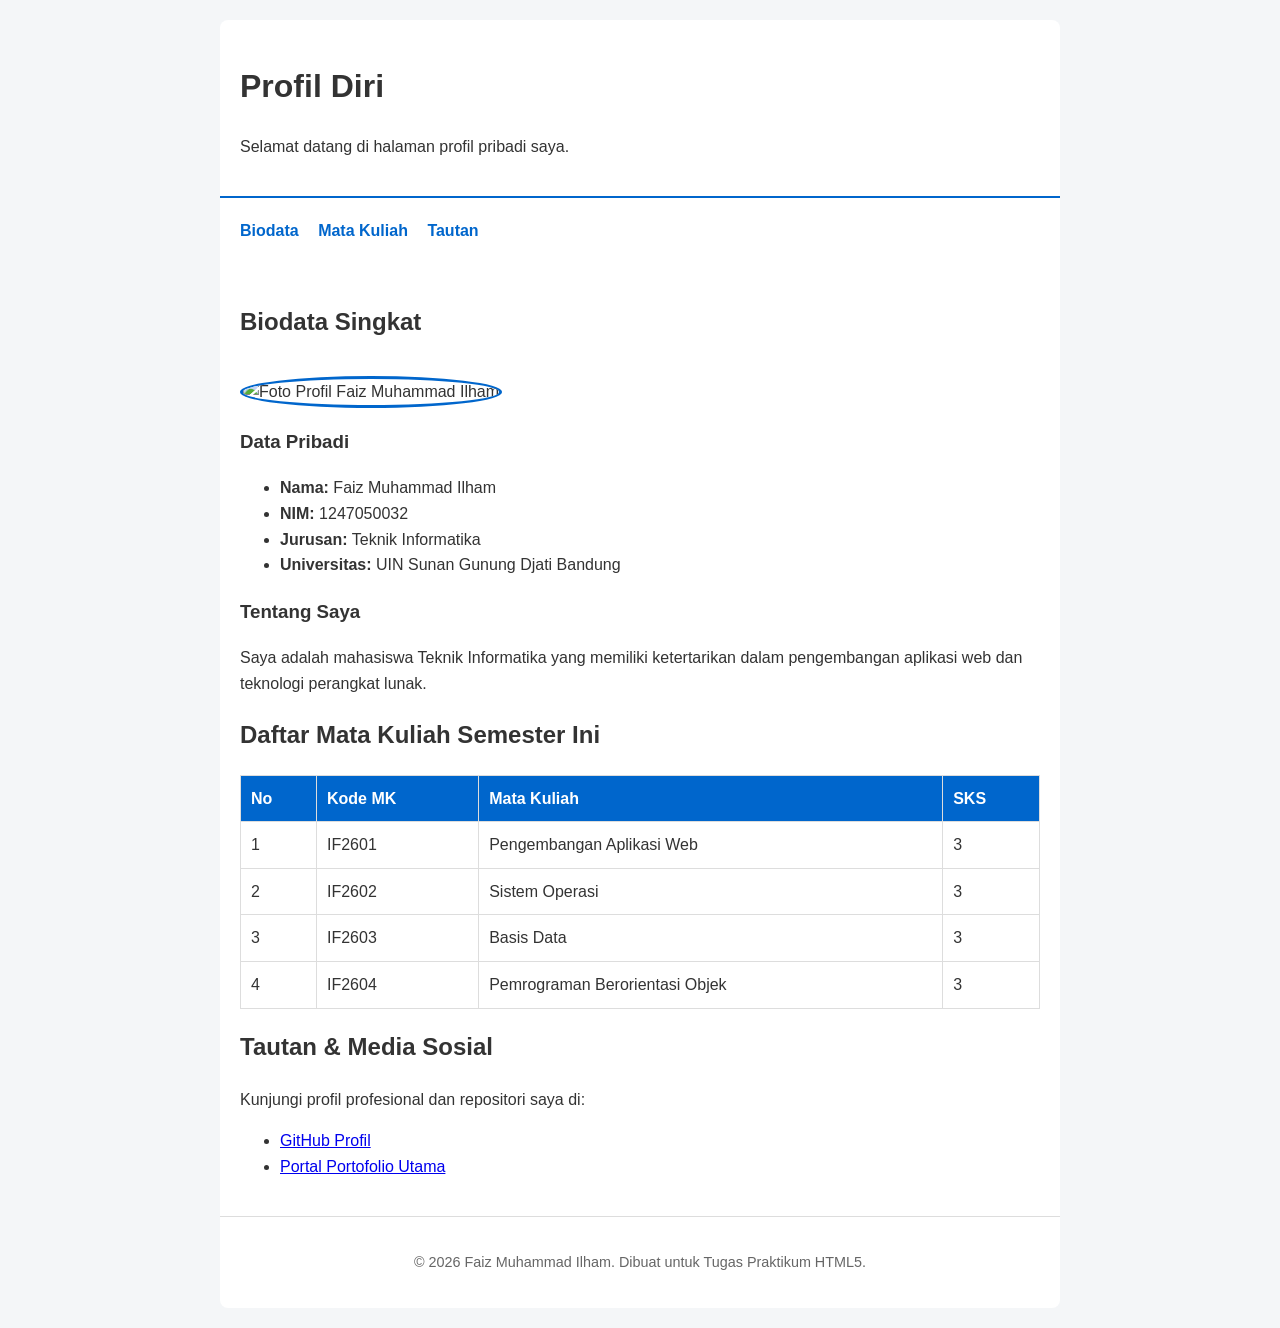
==== week-02/index.html @ 79cc1359 "update week-02" ====
<!DOCTYPE html>
<html lang="id">
<head>
  <meta charset="UTF-8">
  <meta name="viewport" content="width=device-width, initial-scale=1.0">
  
  <!-- Metadata Dasar -->
  <title>Profil Diri - Faiz Muhammad Ilham</title>
  <meta name="description" content="Halaman profil diri dan biodata mahasiswa Teknik Informatika UIN Sunan Gunung Djati Bandung.">
  <meta name="author" content="Faiz Muhammad Ilham">

  <!-- Metadata Open Graph (OG Tags) -->
  <meta property="og:title" content="Profil Diri - Faiz Muhammad Ilham">
  <meta property="og:description" content="Halaman profil diri dan daftar mata kuliah semester ini.">
  <meta property="og:image" content="https://faizmuhammadilham.my.id/profil/foto-profil.jpg">
  <meta property="og:url" content="https://faizmuhammadilham.my.id/profil/">
  <meta property="og:type" content="website">

  <style>
    /* Styling sederhana agar rapi */
    body { font-family: 'Segoe UI', Tahoma, Geneva, Verdana, sans-serif; line-height: 1.6; margin: 0; padding: 0; color: #333; background-color: #f4f6f8; }
    header, nav, main, footer { max-width: 800px; margin: 0 auto; background: #fff; padding: 20px; }
    header { border-bottom: 2px solid #0066cc; margin-top: 20px; border-radius: 8px 8px 0 0; }
    nav a { margin-right: 15px; color: #0066cc; text-decoration: none; font-weight: bold; }
    nav a:hover { text-decoration: underline; }
    .profile-img { width: 150px; height: 150px; border-radius: 50%; object-fit: cover; margin-top: 15px; border: 3px solid #0066cc; }
    table { width: 100%; border-collapse: collapse; margin-top: 15px; }
    table, th, td { border: 1px solid #ddd; }
    th, td { padding: 10px; text-align: left; }
    th { background-color: #0066cc; color: white; }
    footer { text-align: center; border-top: 1px solid #ddd; font-size: 0.9em; color: #666; border-radius: 0 0 8px 8px; margin-bottom: 20px; }
  </style>
</head>
<body>

  <!-- Header Semantik -->
  <header>
    <h1>Profil Diri</h1>
    <p>Selamat datang di halaman profil pribadi saya.</p>
  </header>

  <!-- Navigasi Semantik -->
  <nav>
    <a href="#biodata">Biodata</a>
    <a href="#matkul">Mata Kuliah</a>
    <a href="#kontak">Tautan</a>
  </nav>

  <!-- Main Content Semantik -->
  <main>
    
    <!-- Section Biodata -->
    <section id="biodata">
      <h2>Biodata Singkat</h2>
      <img src="foto-profil.jpg" alt="Foto Profil Faiz Muhammad Ilham" class="profile-img">
      
      <h3>Data Pribadi</h3>
      <ul>
        <li><strong>Nama:</strong> Faiz Muhammad Ilham</li>
        <li><strong>NIM:</strong> 1247050032</li>
        <li><strong>Jurusan:</strong> Teknik Informatika</li>
        <li><strong>Universitas:</strong> UIN Sunan Gunung Djati Bandung</li>
      </ul>

      <h3>Tentang Saya</h3>
      <p>Saya adalah mahasiswa Teknik Informatika yang memiliki ketertarikan dalam pengembangan aplikasi web dan teknologi perangkat lunak.</p>
    </section>

    <!-- Section Tabel Mata Kuliah -->
    <section id="matkul">
      <h2>Daftar Mata Kuliah Semester Ini</h2>
      <table>
        <thead>
          <tr>
            <th>No</th>
            <th>Kode MK</th>
            <th>Mata Kuliah</th>
            <th>SKS</th>
          </tr>
        </thead>
        <tbody>
          <tr>
            <td>1</td>
            <td>IF2601</td>
            <td>Pengembangan Aplikasi Web</td>
            <td>3</td>
          </tr>
          <tr>
            <td>2</td>
            <td>IF2602</td>
            <td>Sistem Operasi</td>
            <td>3</td>
          </tr>
          <tr>
            <td>3</td>
            <td>IF2603</td>
            <td>Basis Data</td>
            <td>3</td>
          </tr>
          <tr>
            <td>4</td>
            <td>IF2604</td>
            <td>Pemrograman Berorientasi Objek</td>
            <td>3</td>
          </tr>
        </tbody>
      </table>
    </section>

    <!-- Section Tautan / Link -->
    <section id="kontak">
      <h2>Tautan & Media Sosial</h2>
      <p>Kunjungi profil profesional dan repositori saya di:</p>
      <ul>
        <li><a href="https://github.com/faizmmly" target="_blank" rel="noopener noreferrer">GitHub Profil</a></li>
        <li><a href="https://faizmuhammadilham.my.id" target="_blank" rel="noopener noreferrer">Portal Portofolio Utama</a></li>
      </ul>
    </section>

  </main>

  <!-- Footer Semantik -->
  <footer>
    <p>&copy; 2026 Faiz Muhammad Ilham. Dibuat untuk Tugas Praktikum HTML5.</p>
  </footer>

</body>
</html>
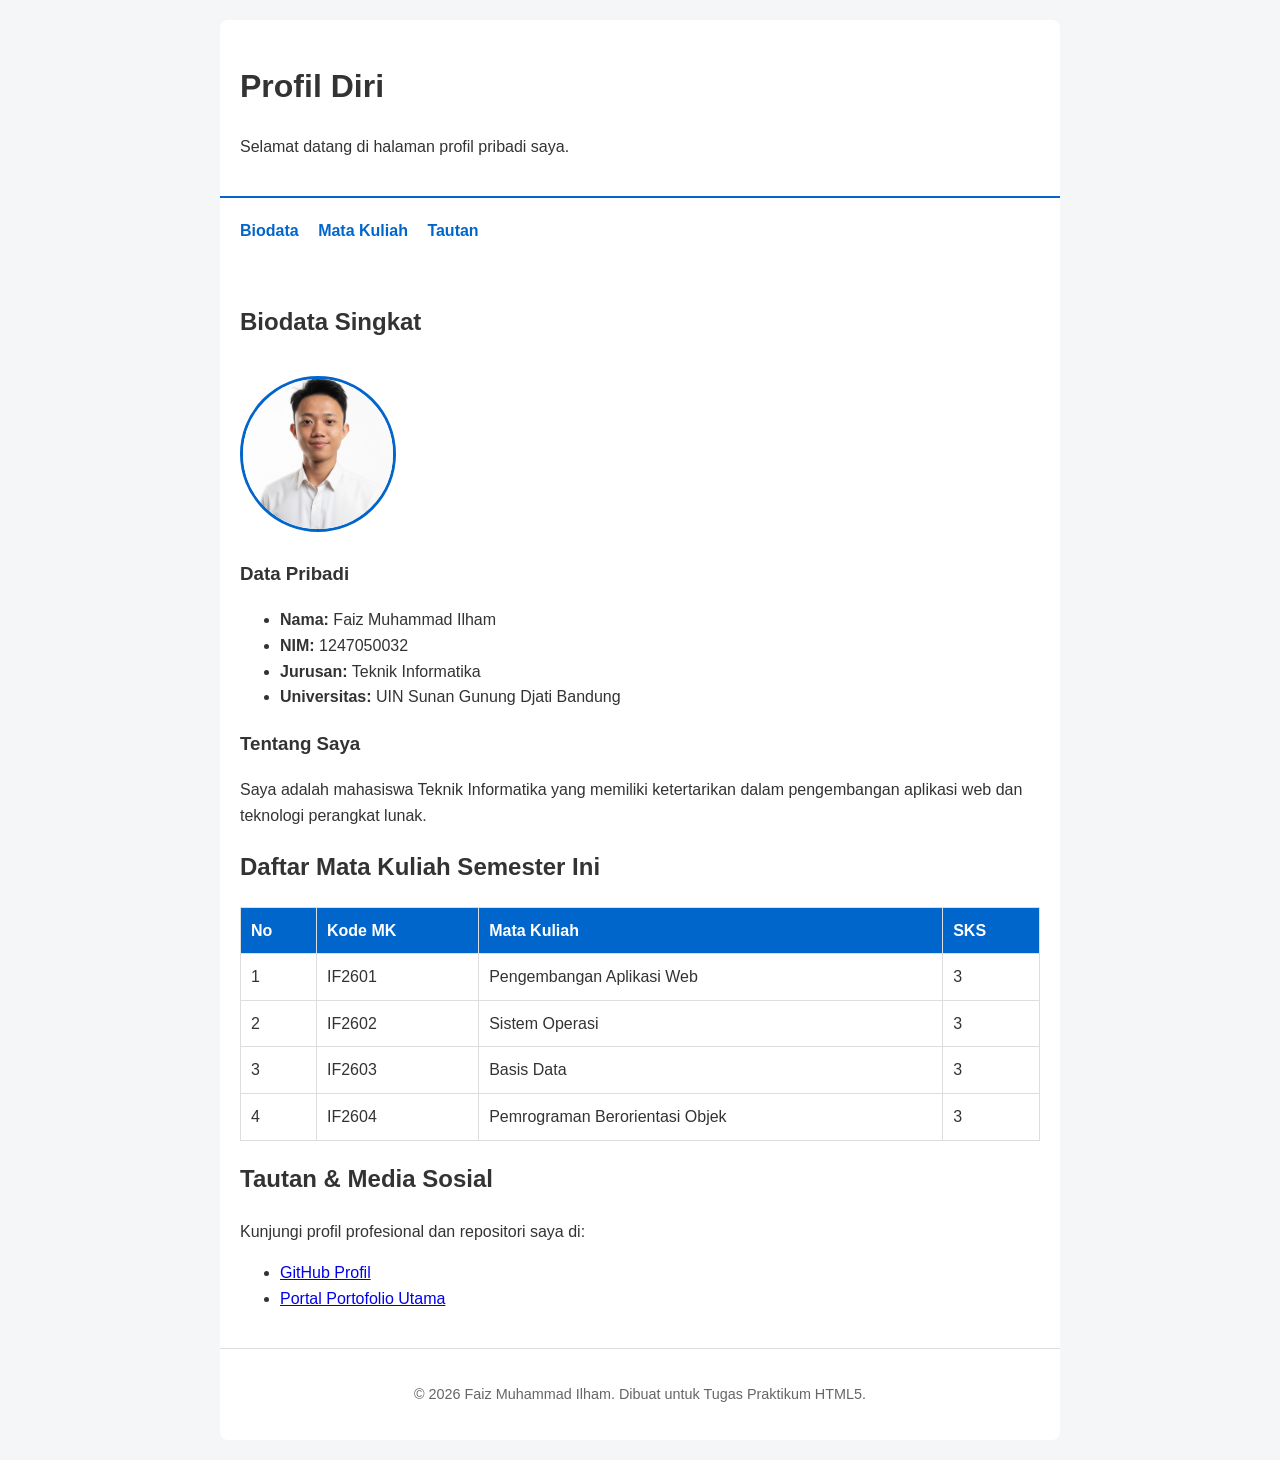
==== commit 7e982e03: "update lagi tugas 2" ====
--- a/week-02/index.html
+++ b/week-02/index.html
@@ -52,7 +52,7 @@
     <!-- Section Biodata -->
     <section id="biodata">
       <h2>Biodata Singkat</h2>
-      <img src="foto-profil.jpg" alt="Foto Profil Faiz Muhammad Ilham" class="profile-img">
+      <img src="Faiz AI.png" alt="Foto Profil Faiz Muhammad Ilham" class="profile-img">
       
       <h3>Data Pribadi</h3>
       <ul>
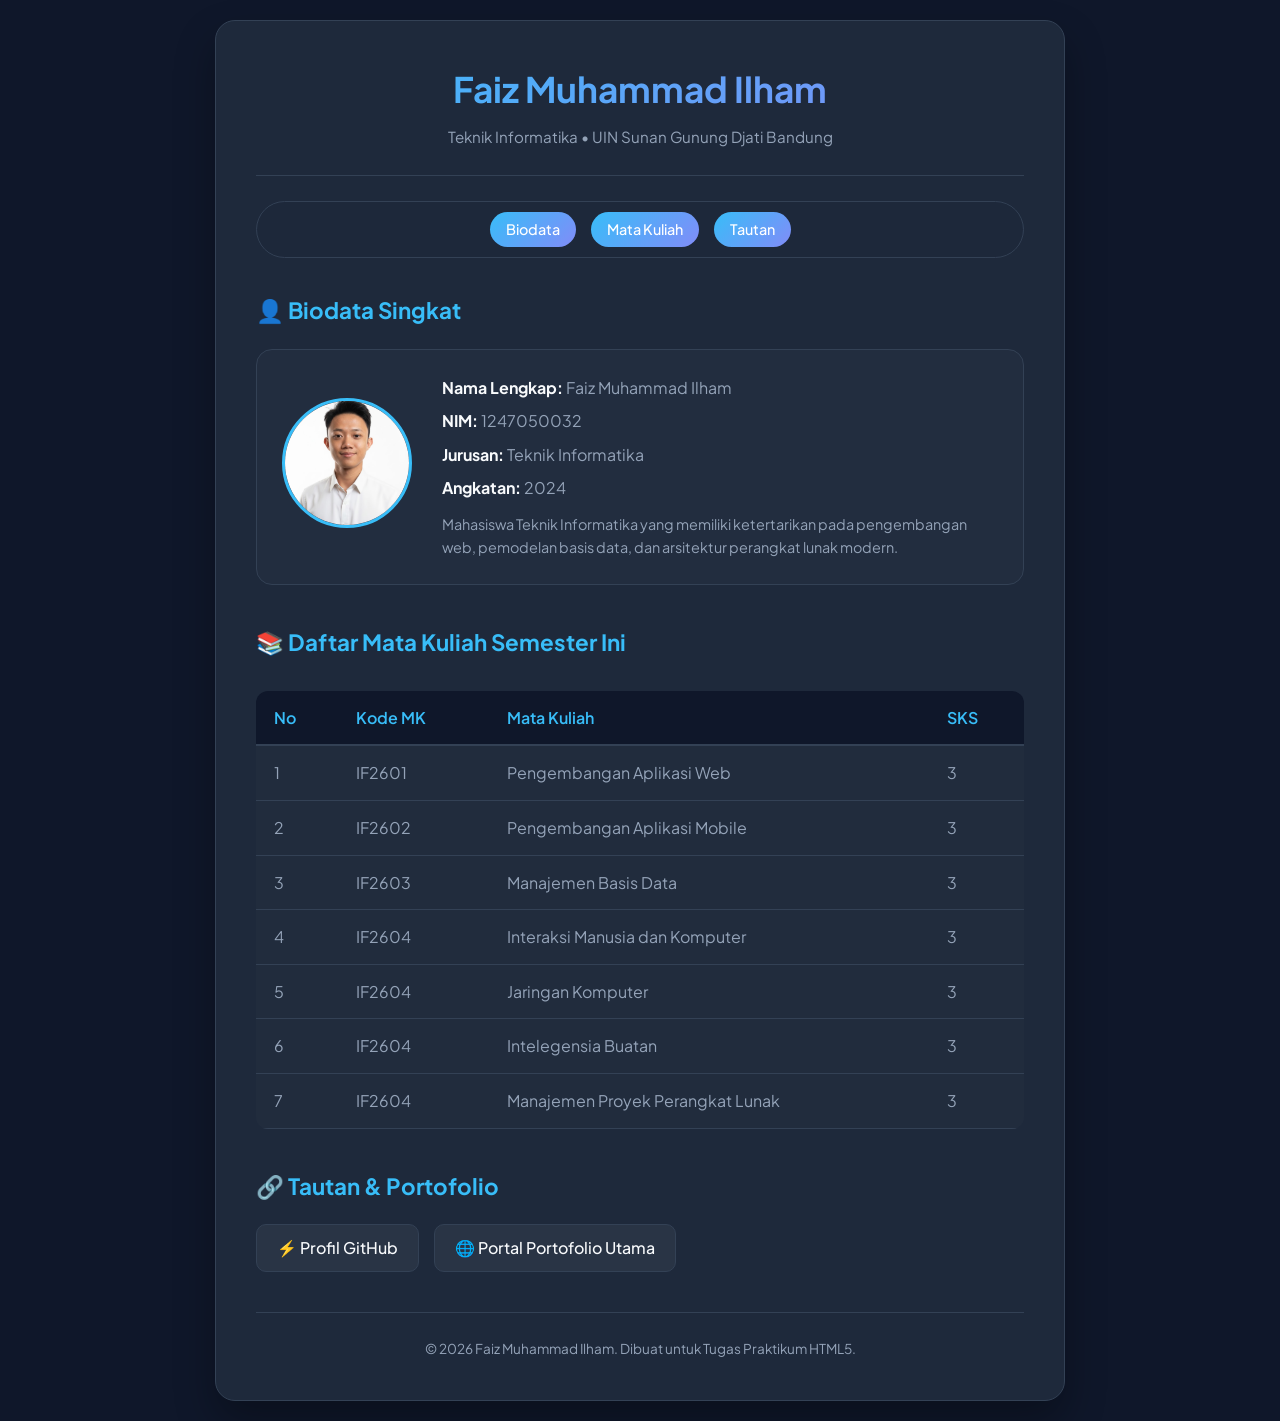
==== commit 12b7f257: "update week 02" ====
--- a/week-02/index.html
+++ b/week-02/index.html
@@ -12,117 +12,162 @@
   <!-- Metadata Open Graph (OG Tags) -->
   <meta property="og:title" content="Profil Diri - Faiz Muhammad Ilham">
   <meta property="og:description" content="Halaman profil diri dan daftar mata kuliah semester ini.">
-  <meta property="og:image" content="https://faizmuhammadilham.my.id/profil/foto-profil.jpg">
-  <meta property="og:url" content="https://faizmuhammadilham.my.id/profil/">
+  <!-- %20 digunakan untuk menggantikan spasi pada nama file -->
+  <meta property="og:image" content="https://faizmuhammadilham.my.id/week-02/Faiz%20AI.png">
+  <meta property="og:url" content="https://faizmuhammadilham.my.id/week-02/">
   <meta property="og:type" content="website">
 
-  <style>
-    /* Styling sederhana agar rapi */
-    body { font-family: 'Segoe UI', Tahoma, Geneva, Verdana, sans-serif; line-height: 1.6; margin: 0; padding: 0; color: #333; background-color: #f4f6f8; }
-    header, nav, main, footer { max-width: 800px; margin: 0 auto; background: #fff; padding: 20px; }
-    header { border-bottom: 2px solid #0066cc; margin-top: 20px; border-radius: 8px 8px 0 0; }
-    nav a { margin-right: 15px; color: #0066cc; text-decoration: none; font-weight: bold; }
-    nav a:hover { text-decoration: underline; }
-    .profile-img { width: 150px; height: 150px; border-radius: 50%; object-fit: cover; margin-top: 15px; border: 3px solid #0066cc; }
-    table { width: 100%; border-collapse: collapse; margin-top: 15px; }
-    table, th, td { border: 1px solid #ddd; }
-    th, td { padding: 10px; text-align: left; }
-    th { background-color: #0066cc; color: white; }
-    footer { text-align: center; border-top: 1px solid #ddd; font-size: 0.9em; color: #666; border-radius: 0 0 8px 8px; margin-bottom: 20px; }
-  </style>
+  <!-- Google Fonts & Icons -->
+  <link rel="preconnect" href="https://fonts.googleapis.com">
+  <link rel="preconnect" href="https://fonts.gstatic.com" crossorigin>
+  <link href="https://fonts.googleapis.com/css2?family=Plus+Jakarta+Sans:wght@400;500;600;700&display=swap" rel="stylesheet">
+
+  <link rel="stylesheet" href="css/style.css">
+
 </head>
 <body>
 
-  <!-- Header Semantik -->
-  <header>
-    <h1>Profil Diri</h1>
-    <p>Selamat datang di halaman profil pribadi saya.</p>
-  </header>
+  <div class="container">
+    <!-- Header Semantik -->
+    <header>
+      <h1>Faiz Muhammad Ilham</h1>
+      <p>Teknik Informatika • UIN Sunan Gunung Djati Bandung</p>
+    </header>
 
-  <!-- Navigasi Semantik -->
-  <nav>
-    <a href="#biodata">Biodata</a>
-    <a href="#matkul">Mata Kuliah</a>
-    <a href="#kontak">Tautan</a>
-  </nav>
+    <!-- Navigasi Semantik & Sticky -->
+    <nav>
+      <a href="#biodata">Biodata</a>
+      <a href="#matkul">Mata Kuliah</a>
+      <a href="#kontak">Tautan</a>
+    </nav>
 
-  <!-- Main Content Semantik -->
-  <main>
-    
-    <!-- Section Biodata -->
-    <section id="biodata">
-      <h2>Biodata Singkat</h2>
-      <img src="Faiz AI.png" alt="Foto Profil Faiz Muhammad Ilham" class="profile-img">
+    <!-- Main Content Semantik -->
+    <main>
       
-      <h3>Data Pribadi</h3>
-      <ul>
-        <li><strong>Nama:</strong> Faiz Muhammad Ilham</li>
-        <li><strong>NIM:</strong> 1247050032</li>
-        <li><strong>Jurusan:</strong> Teknik Informatika</li>
-        <li><strong>Universitas:</strong> UIN Sunan Gunung Djati Bandung</li>
-      </ul>
+      <!-- Section Biodata -->
+      <section id="biodata">
+        <h2>👤 Biodata Singkat</h2>
+        <div class="profile-card">
+          <div class="profile-img-wrapper">
+            <!-- 📍 FOTO PROFIL SUDAH DIPANGGIL DI SINI -->
+            <img src="Faiz AI.png" alt="Foto Profil Faiz Muhammad Ilham" class="profile-img">
+          </div>
+          <div class="bio-details">
+            <ul>
+              <li><strong>Nama Lengkap:</strong> Faiz Muhammad Ilham</li>
+              <li><strong>NIM:</strong> 1247050032</li>
+              <li><strong>Jurusan:</strong> Teknik Informatika</li>
+              <li><strong>Angkatan:</strong> 2024</li>
+            </ul>
+            <p style="margin-top: 12px; font-size: 0.9rem; color: var(--text-muted);">
+              Mahasiswa Teknik Informatika yang memiliki ketertarikan pada pengembangan web, pemodelan basis data, dan arsitektur perangkat lunak modern.
+            </p>
+          </div>
+        </div>
+      </section>
 
-      <h3>Tentang Saya</h3>
-      <p>Saya adalah mahasiswa Teknik Informatika yang memiliki ketertarikan dalam pengembangan aplikasi web dan teknologi perangkat lunak.</p>
-    </section>
+      <!-- Section Tabel Mata Kuliah -->
+      <section id="matkul">
+        <h2>📚 Daftar Mata Kuliah Semester Ini</h2>
+        <div class="table-responsive">
+          <table>
+            <thead>
+              <tr>
+                <th>No</th>
+                <th>Kode MK</th>
+                <th>Mata Kuliah</th>
+                <th>SKS</th>
+              </tr>
+            </thead>
+            <tbody>
+              <tr>
+                <td>1</td>
+                <td>IF2601</td>
+                <td>Pengembangan Aplikasi Web</td>
+                <td>3</td>
+              </tr>
+              <tr>
+                <td>2</td>
+                <td>IF2602</td>
+                <td>Pengembangan Aplikasi Mobile</td>
+                <td>3</td>
+              </tr>
+              <tr>
+                <td>3</td>
+                <td>IF2603</td>
+                <td>Manajemen Basis Data</td>
+                <td>3</td>
+              </tr>
+              <tr>
+                <td>4</td>
+                <td>IF2604</td>
+                <td>Interaksi Manusia dan Komputer</td>
+                <td>3</td>
+              </tr>
+              <tr>
+                <td>5</td>
+                <td>IF2604</td>
+                <td>Jaringan Komputer</td>
+                <td>3</td>
+              </tr>
+              <tr>
+                <td>6</td>
+                <td>IF2604</td>
+                <td>Intelegensia Buatan</td>
+                <td>3</td>
+              </tr>
+              <tr>
+                <td>7</td>
+                <td>IF2604</td>
+                <td>Manajemen Proyek Perangkat Lunak</td>
+                <td>3</td>
+              </tr>
+            </tbody>
+          </table>
+        </div>
+      </section>
 
-    <!-- Section Tabel Mata Kuliah -->
-    <section id="matkul">
-      <h2>Daftar Mata Kuliah Semester Ini</h2>
-      <table>
-        <thead>
-          <tr>
-            <th>No</th>
-            <th>Kode MK</th>
-            <th>Mata Kuliah</th>
-            <th>SKS</th>
-          </tr>
-        </thead>
-        <tbody>
-          <tr>
-            <td>1</td>
-            <td>IF2601</td>
-            <td>Pengembangan Aplikasi Web</td>
-            <td>3</td>
-          </tr>
-          <tr>
-            <td>2</td>
-            <td>IF2602</td>
-            <td>Sistem Operasi</td>
-            <td>3</td>
-          </tr>
-          <tr>
-            <td>3</td>
-            <td>IF2603</td>
-            <td>Basis Data</td>
-            <td>3</td>
-          </tr>
-          <tr>
-            <td>4</td>
-            <td>IF2604</td>
-            <td>Pemrograman Berorientasi Objek</td>
-            <td>3</td>
-          </tr>
-        </tbody>
-      </table>
-    </section>
+      <!-- Section Tautan / Link -->
+      <section id="kontak">
+        <h2>🔗 Tautan & Portofolio</h2>
+        <div class="link-buttons">
+          <a href="https://github.com/faizmmly" target="_blank" rel="noopener noreferrer" class="btn-link">
+            ⚡ Profil GitHub
+          </a>
+          <a href="https://faizmuhammadilham.my.id" target="_blank" rel="noopener noreferrer" class="btn-link">
+            🌐 Portal Portofolio Utama
+          </a>
+        </div>
+      </section>
 
-    <!-- Section Tautan / Link -->
-    <section id="kontak">
-      <h2>Tautan & Media Sosial</h2>
-      <p>Kunjungi profil profesional dan repositori saya di:</p>
-      <ul>
-        <li><a href="https://github.com/faizmmly" target="_blank" rel="noopener noreferrer">GitHub Profil</a></li>
-        <li><a href="https://faizmuhammadilham.my.id" target="_blank" rel="noopener noreferrer">Portal Portofolio Utama</a></li>
-      </ul>
-    </section>
+    </main>
 
-  </main>
+    <!-- Footer Semantik -->
+    <footer>
+      <p>&copy; 2026 Faiz Muhammad Ilham. Dibuat untuk Tugas Praktikum HTML5.</p>
+    </footer>
+  </div>
 
-  <!-- Footer Semantik -->
-  <footer>
-    <p>&copy; 2026 Faiz Muhammad Ilham. Dibuat untuk Tugas Praktikum HTML5.</p>
-  </footer>
+  <!-- JavaScript Interaktif ringkas untuk indikator Navigasi -->
+  <script>
+    const navLinks = document.querySelectorAll('nav a');
+    window.addEventListener('scroll', () => {
+      let current = '';
+      document.querySelectorAll('section').forEach(section => {
+        const sectionTop = section.offsetTop;
+        if (pageYOffset >= sectionTop - 100) {
+          current = section.getAttribute('id');
+        }
+      });
+
+      navLinks.forEach(a => {
+        a.classList.remove('active');
+        if (a.getAttribute('href').includes(current)) {
+          a.classList.add('active');
+        }
+      });
+    });
+  </script>
 
 </body>
 </html>
--- a/week-02/css/style.css
+++ b/week-02/css/style.css
@@ -0,0 +1,220 @@
+:root {
+      --bg-color: #0f172a;
+      --card-bg: #1e293b;
+      --accent-color: #38bdf8;
+      --accent-gradient: linear-gradient(135deg, #38bdf8, #818cf8);
+      --text-main: #f8fafc;
+      --text-muted: #94a3b8;
+      --border-color: #334155;
+    }
+
+    * {
+      box-sizing: border-box;
+      margin: 0;
+      padding: 0;
+      scroll-behavior: smooth;
+    }
+
+    body {
+      font-family: 'Plus Jakarta Sans', sans-serif;
+      background-color: var(--bg-color);
+      color: var(--text-main);
+      line-height: 1.6;
+      padding: 20px 10px;
+    }
+
+    .container {
+      max-width: 850px;
+      margin: 0 auto;
+      background: var(--card-bg);
+      border: 1px solid var(--border-color);
+      border-radius: 20px;
+      padding: 40px;
+      box-shadow: 0 20px 40px rgba(0, 0, 0, 0.3);
+    }
+
+    /* Header Styling */
+    header {
+      text-align: center;
+      padding-bottom: 25px;
+      border-bottom: 1px solid var(--border-color);
+    }
+
+    header h1 {
+      font-size: 2.2rem;
+      font-weight: 700;
+      background: var(--accent-gradient);
+      -webkit-background-clip: text;
+      -webkit-text-fill-color: transparent;
+      margin-bottom: 8px;
+    }
+
+    header p {
+      color: var(--text-muted);
+      font-size: 0.95rem;
+    }
+
+    /* Sticky Navigasi */
+    nav {
+      display: flex;
+      justify-content: center;
+      gap: 15px;
+      margin: 25px 0 35px 0;
+      position: sticky;
+      top: 15px;
+      background: rgba(30, 41, 59, 0.85);
+      backdrop-filter: blur(10px);
+      padding: 10px 20px;
+      border-radius: 30px;
+      border: 1px solid var(--border-color);
+      z-index: 100;
+    }
+
+    nav a {
+      color: var(--text-muted);
+      text-decoration: none;
+      font-weight: 500;
+      font-size: 0.9rem;
+      padding: 6px 16px;
+      border-radius: 20px;
+      transition: all 0.3s ease;
+    }
+
+    nav a:hover, nav a.active {
+      color: #fff;
+      background: var(--accent-gradient);
+    }
+
+    /* Section & Cards */
+    section {
+      margin-bottom: 40px;
+    }
+
+    section h2 {
+      font-size: 1.4rem;
+      margin-bottom: 20px;
+      display: flex;
+      align-items: center;
+      gap: 10px;
+      color: var(--accent-color);
+    }
+
+    /* Layout Biodata */
+    .profile-card {
+      display: flex;
+      align-items: center;
+      gap: 30px;
+      background: rgba(255, 255, 255, 0.02);
+      padding: 25px;
+      border-radius: 16px;
+      border: 1px solid var(--border-color);
+    }
+
+    .profile-img-wrapper {
+      position: relative;
+    }
+
+    .profile-img {
+      width: 130px;
+      height: 130px;
+      border-radius: 50%;
+      object-fit: cover;
+      border: 3px solid var(--accent-color);
+      transition: transform 0.3s ease;
+    }
+
+    .profile-img:hover {
+      transform: scale(1.05) rotate(2deg);
+    }
+
+    .bio-details ul {
+      list-style: none;
+    }
+
+    .bio-details li {
+      margin-bottom: 8px;
+      color: var(--text-muted);
+    }
+
+    .bio-details strong {
+      color: var(--text-main);
+    }
+
+    /* Table Styling */
+    .table-responsive {
+      overflow-x: auto;
+    }
+
+    table {
+      width: 100%;
+      border-collapse: collapse;
+      margin-top: 10px;
+      border-radius: 12px;
+      overflow: hidden;
+    }
+
+    th, td {
+      padding: 14px 18px;
+      text-align: left;
+    }
+
+    th {
+      background: #0f172a;
+      color: var(--accent-color);
+      font-weight: 600;
+      border-bottom: 2px solid var(--border-color);
+    }
+
+    td {
+      background: rgba(255, 255, 255, 0.01);
+      border-bottom: 1px solid var(--border-color);
+      color: var(--text-muted);
+    }
+
+    tr:hover td {
+      background: rgba(56, 189, 248, 0.05);
+      color: var(--text-main);
+    }
+
+    /* Links & Buttons */
+    .link-buttons {
+      display: flex;
+      gap: 15px;
+      flex-wrap: wrap;
+    }
+
+    .btn-link {
+      display: inline-flex;
+      align-items: center;
+      gap: 8px;
+      padding: 10px 20px;
+      background: rgba(255, 255, 255, 0.05);
+      color: var(--text-main);
+      text-decoration: none;
+      border-radius: 10px;
+      border: 1px solid var(--border-color);
+      font-weight: 500;
+      transition: all 0.3s ease;
+    }
+
+    .btn-link:hover {
+      border-color: var(--accent-color);
+      background: rgba(56, 189, 248, 0.1);
+      transform: translateY(-2px);
+    }
+
+    /* Footer */
+    footer {
+      text-align: center;
+      padding-top: 25px;
+      border-top: 1px solid var(--border-color);
+      color: var(--text-muted);
+      font-size: 0.85rem;
+    }
+
+    /* Responsif Mobile */
+    @media (max-width: 600px) {
+      .container { padding: 20px; }
+      .profile-card { flex-direction: column; text-align: center; }
+      nav { flex-wrap: wrap; }
+    }
